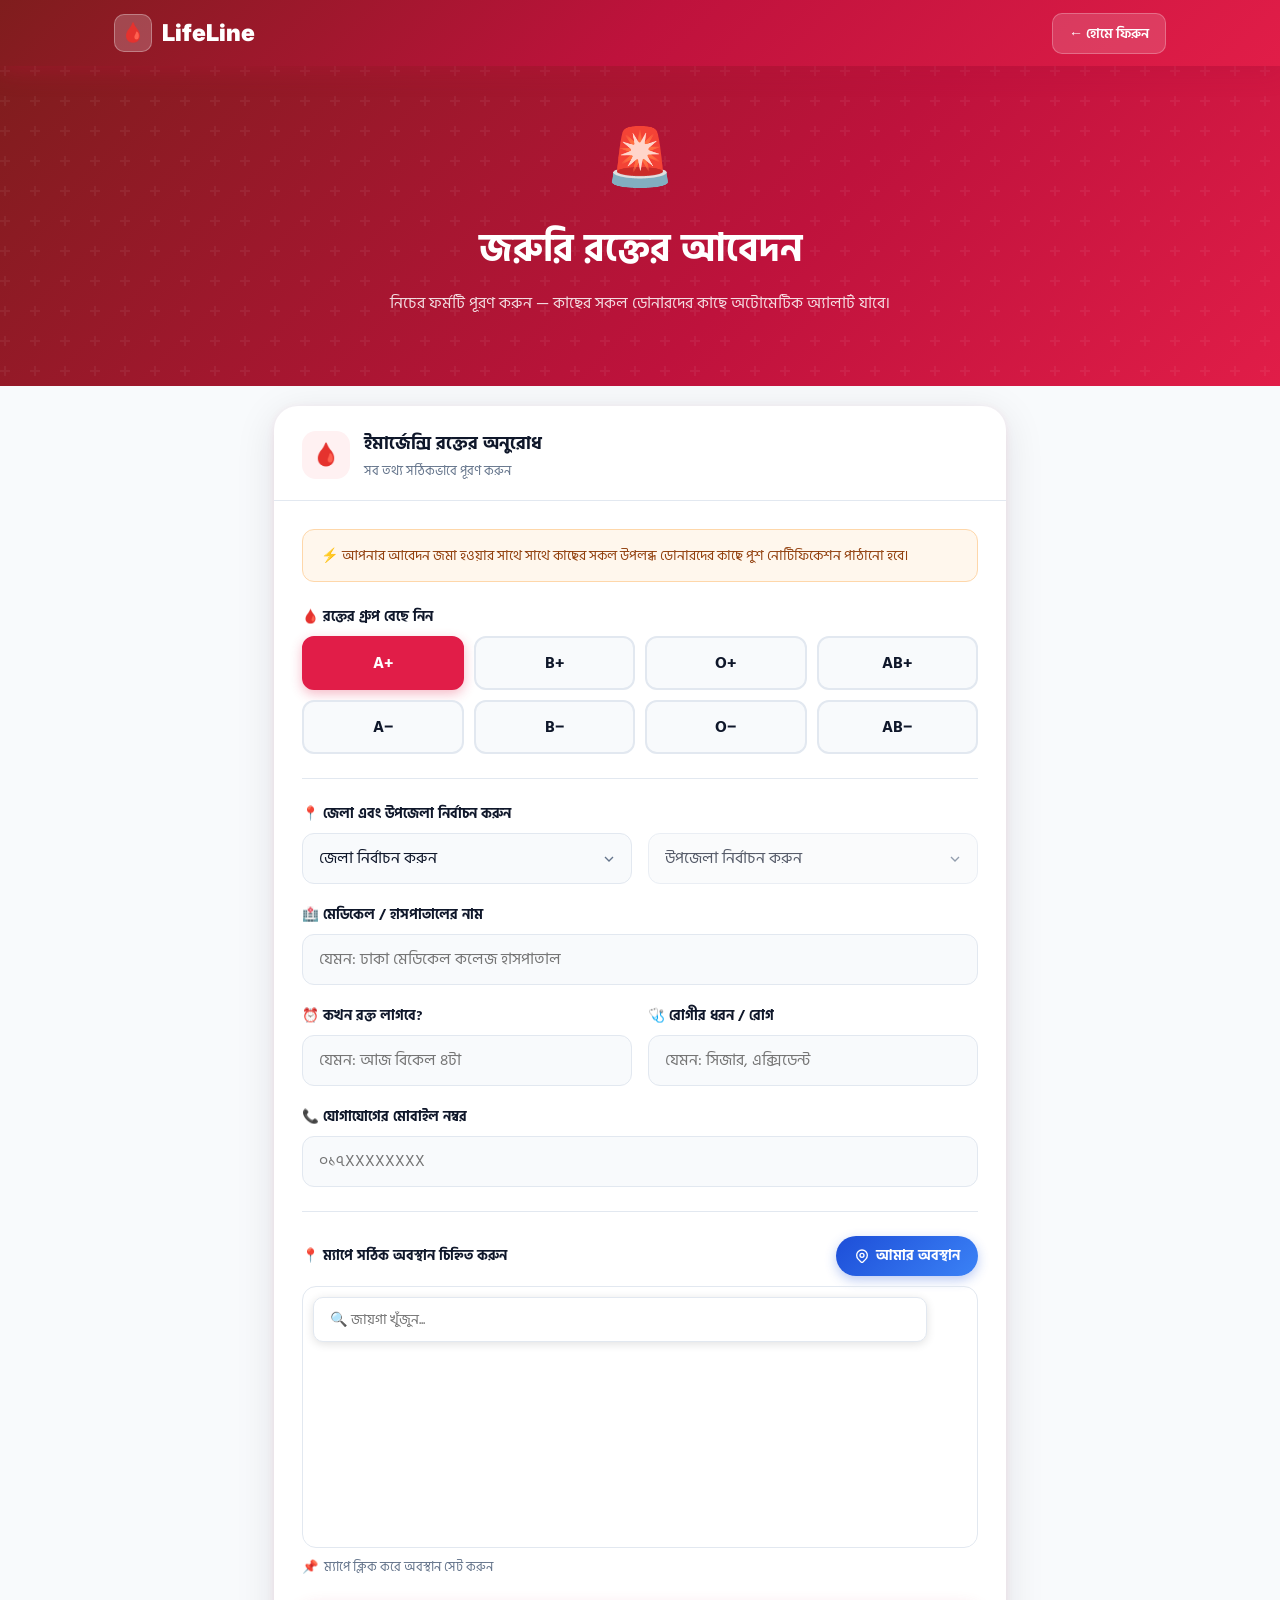
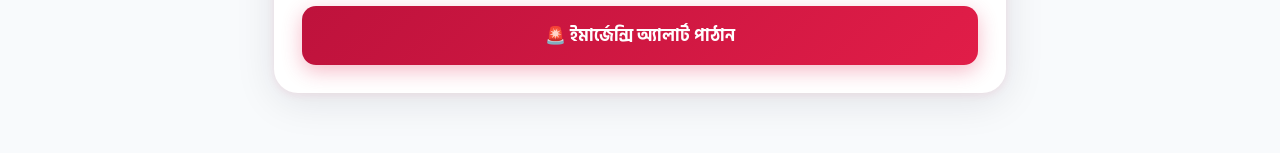
==== public/blood-request.html @ ae4c2d09 "Update LifeLine frontend UI, add language & mobile navigation scripts, and add database backup" ====
<!DOCTYPE html>
<html lang="bn">

<head>
    <meta charset="UTF-8">
    <meta name="viewport" content="width=device-width, initial-scale=1.0">
    <title>জরুরি রক্তের আবেদন — LifeLine</title>
    <meta name="description"
        content="LifeLine — জরুরি রক্তের জন্য এখনই আবেদন করুন। কাছের রক্তদাতাদের কাছে ইমার্জেন্সি অ্যালার্ট পাঠান।">
    <link rel="preconnect" href="https://fonts.googleapis.com">
    <link rel="preconnect" href="https://fonts.gstatic.com" crossorigin>
    <link
        href="https://fonts.googleapis.com/css2?family=Hind+Siliguri:wght@300;400;500;600;700&family=Inter:wght@400;600;700;800;900&display=swap"
        rel="stylesheet">
    <link rel="stylesheet" href="https://api.mapbox.com/mapbox-gl-js/v3.3.0/mapbox-gl.css">
    <style>
        *,
        *::before,
        *::after {
            box-sizing: border-box;
            margin: 0;
            padding: 0;
        }

        :root {
            --red: #e11d48;
            --red-dark: #be123c;
            --red-light: #fff1f2;
            --red-glow: rgba(225, 29, 72, 0.3);
            --blue: #1d4ed8;
            --blue-light: #eff6ff;
            --dark: #0f172a;
            --gray: #64748b;
            --border: #e2e8f0;
            --white: #ffffff;
            --bg: #f8fafc;
        }

        html {
            scroll-behavior: smooth;
        }

        body {
            font-family: 'Hind Siliguri', 'Inter', sans-serif;
            background: var(--bg);
            color: var(--dark);
            min-height: 100vh;
        }

        /* NAV */
        nav {
            background: linear-gradient(135deg, #7f1d1d 0%, #be123c 50%, #e11d48 100%);
            box-shadow: 0 4px 24px rgba(190, 18, 60, 0.4);
            position: sticky;
            top: 0;
            z-index: 100;
        }

        .nav-inner {
            max-width: 1100px;
            margin: 0 auto;
            padding: 0 1.5rem;
            display: flex;
            align-items: center;
            justify-content: space-between;
            height: 66px;
        }

        .nav-logo {
            display: flex;
            align-items: center;
            gap: 10px;
            text-decoration: none;
        }

        .logo-icon {
            width: 38px;
            height: 38px;
            background: rgba(255, 255, 255, 0.2);
            border-radius: 10px;
            display: flex;
            align-items: center;
            justify-content: center;
            font-size: 1.2rem;
            border: 1px solid rgba(255, 255, 255, 0.3);
        }

        .logo-text {
            font-family: 'Inter', sans-serif;
            font-size: 1.45rem;
            font-weight: 900;
            color: #fff;
        }

        .nav-back {
            display: flex;
            align-items: center;
            gap: 6px;
            background: rgba(255, 255, 255, 0.15);
            border: 1px solid rgba(255, 255, 255, 0.25);
            color: #fff;
            border-radius: 10px;
            padding: 8px 16px;
            font-size: 0.88rem;
            font-weight: 600;
            text-decoration: none;
            transition: all .2s;
            font-family: 'Hind Siliguri', sans-serif;
        }

        .nav-back:hover {
            background: rgba(255, 255, 255, 0.25);
        }

        /* PAGE HEADER */
        .page-header {
            background: linear-gradient(135deg, #7f1d1d 0%, #be123c 60%, #e11d48 100%);
            color: #fff;
            text-align: center;
            padding: 48px 1.5rem 70px;
            position: relative;
            overflow: hidden;
        }

        .page-header::before {
            content: '';
            position: absolute;
            inset: 0;
            background: url("data:image/svg+xml,%3Csvg width='60' height='60' viewBox='0 0 60 60' xmlns='http://www.w3.org/2000/svg'%3E%3Cg fill='%23ffffff' fill-opacity='0.05'%3E%3Cpath d='M36 34v-4h-2v4h-4v2h4v4h2v-4h4v-2h-4zm0-30V0h-2v4h-4v2h4v4h2V6h4V4h-4zM6 34v-4H4v4H0v2h4v4h2v-4h4v-2H6zM6 4V0H4v4H0v2h4v4h2V6h4V4H6z'/%3E%3C/g%3E%3C/svg%3E");
        }

        .page-header-icon {
            font-size: 3.5rem;
            margin-bottom: 14px;
            display: block;
            position: relative;
        }

        .page-header h1 {
            font-family: 'Hind Siliguri', sans-serif;
            font-size: clamp(1.7rem, 4vw, 2.4rem);
            font-weight: 700;
            position: relative;
        }

        .page-header p {
            font-size: 1rem;
            opacity: .85;
            margin-top: 10px;
            position: relative;
            max-width: 500px;
            margin-left: auto;
            margin-right: auto;
        }

        /* MAIN CONTAINER */
        .main-wrap {
            max-width: 780px;
            margin: 20px auto 60px;
            padding: 0 1.5rem;
        }

        /* CARD */
        .card {
            background: var(--white);
            border-radius: 24px;
            box-shadow: 0 8px 40px rgba(15, 23, 42, 0.1), 0 2px 8px rgba(225, 29, 72, 0.08);
            overflow: hidden;
        }

        .card-header {
            padding: 22px 28px 18px;
            border-bottom: 1px solid var(--border);
            display: flex;
            align-items: center;
            gap: 14px;
        }

        .card-icon {
            width: 48px;
            height: 48px;
            border-radius: 14px;
            background: var(--red-light);
            display: flex;
            align-items: center;
            justify-content: center;
            font-size: 1.4rem;
            flex-shrink: 0;
        }

        .card-title {
            font-size: 1.15rem;
            font-weight: 700;
            color: var(--dark);
        }

        .card-sub {
            font-size: 0.82rem;
            color: var(--gray);
            margin-top: 2px;
        }

        .card-body {
            padding: 28px;
        }

        /* FORM */
        .form-group {
            margin-bottom: 20px;
        }

        .form-label {
            display: block;
            font-size: 0.85rem;
            font-weight: 700;
            color: var(--dark);
            margin-bottom: 8px;
            display: flex;
            align-items: center;
            gap: 6px;
        }

        .form-control {
            width: 100%;
            padding: 12px 16px;
            border: 1.5px solid var(--border);
            border-radius: 12px;
            font-size: 0.98rem;
            font-family: inherit;
            background: var(--bg);
            color: var(--dark);
            transition: border-color .2s, box-shadow .2s;
            appearance: none;
        }

        .form-control:focus {
            outline: none;
            border-color: var(--red);
            box-shadow: 0 0 0 3px rgba(225, 29, 72, 0.1);
            background: #fff;
        }

        select.form-control {
            background-image: url("data:image/svg+xml,%3Csvg xmlns='http://www.w3.org/2000/svg' width='16' height='16' viewBox='0 0 24 24' fill='none' stroke='%2364748b' stroke-width='2'%3E%3Cpolyline points='6 9 12 15 18 9'%3E%3C/polyline%3E%3C/svg%3E");
            background-repeat: no-repeat;
            background-position: right 14px center;
            padding-right: 44px;
        }

        .form-row {
            display: grid;
            grid-template-columns: 1fr 1fr;
            gap: 16px;
        }

        /* BLOOD GROUP GRID */
        .blood-grid {
            display: grid;
            grid-template-columns: repeat(4, 1fr);
            gap: 10px;
            margin-top: 8px;
        }

        .blood-btn {
            padding: 12px 6px;
            border: 2px solid var(--border);
            border-radius: 12px;
            background: var(--bg);
            font-size: 1rem;
            font-weight: 700;
            cursor: pointer;
            transition: all .2s;
            color: var(--dark);
            font-family: inherit;
        }

        .blood-btn:hover {
            border-color: var(--red);
            color: var(--red);
            background: var(--red-light);
        }

        .blood-btn.selected {
            border-color: var(--red);
            background: var(--red);
            color: #fff;
            box-shadow: 0 4px 12px var(--red-glow);
        }

        /* MAP */
        .map-wrapper {
            border-radius: 14px;
            overflow: hidden;
            border: 1.5px solid var(--border);
            position: relative;
        }

        #requestMap {
            width: 100%;
            height: 260px;
        }

        .mapboxgl-ctrl-logo,
        .mapboxgl-ctrl-attrib {
            display: none !important;
        }

        .map-search-wrap {
            position: absolute;
            top: 10px;
            left: 10px;
            right: 50px;
            z-index: 10;
        }

        .map-search-input {
            width: 100%;
            padding: 10px 16px;
            border-radius: 10px;
            border: 1.5px solid #e2e8f0;
            font-size: 0.88rem;
            background: #fff;
            box-shadow: 0 2px 10px rgba(0, 0, 0, 0.12);
            outline: none;
            font-family: inherit;
        }

        .map-search-results {
            background: #fff;
            border-radius: 10px;
            box-shadow: 0 4px 16px rgba(0, 0, 0, 0.15);
            margin-top: 4px;
            max-height: 200px;
            overflow-y: auto;
            display: none;
        }

        .map-search-results.show {
            display: block;
        }

        .map-search-item {
            padding: 9px 14px;
            cursor: pointer;
            font-size: 0.85rem;
            border-bottom: 1px solid #f1f5f9;
            transition: background .15s;
        }

        .map-search-item:hover {
            background: #f8fafc;
        }

        .map-coords {
            font-size: 0.82rem;
            color: var(--gray);
            margin-top: 8px;
            display: flex;
            align-items: center;
            gap: 6px;
        }

        /* LOCATION BUTTON */
        .btn-location {
            background: linear-gradient(135deg, var(--blue), #3b82f6);
            color: #fff;
            border: none;
            border-radius: 20px;
            padding: 9px 18px;
            font-size: 0.85rem;
            font-weight: 700;
            font-family: inherit;
            cursor: pointer;
            display: flex;
            align-items: center;
            gap: 6px;
            transition: all .2s;
            box-shadow: 0 4px 12px rgba(29, 78, 216, 0.3);
        }

        .btn-location:hover {
            transform: translateY(-2px);
            box-shadow: 0 6px 18px rgba(29, 78, 216, 0.4);
        }

        .btn-location svg {
            width: 16px;
            height: 16px;
        }

        /* SUBMIT */
        .btn-submit {
            width: 100%;
            padding: 16px;
            background: linear-gradient(135deg, var(--red-dark), var(--red));
            color: #fff;
            border: none;
            border-radius: 14px;
            font-size: 1.05rem;
            font-weight: 700;
            font-family: inherit;
            cursor: pointer;
            transition: all .2s;
            box-shadow: 0 6px 20px var(--red-glow);
            margin-top: 8px;
        }

        .btn-submit:hover {
            transform: translateY(-2px);
            box-shadow: 0 10px 28px var(--red-glow);
        }

        .btn-submit:disabled {
            opacity: 0.65;
            transform: none;
            cursor: not-allowed;
        }

        /* INFO BADGE */
        .info-badge {
            background: #fff7ed;
            border: 1px solid #fed7aa;
            border-radius: 12px;
            padding: 14px 18px;
            font-size: 0.88rem;
            color: #92400e;
            display: flex;
            align-items: flex-start;
            gap: 10px;
            margin-bottom: 24px;
        }

        /* DIVIDER */
        .form-divider {
            border: none;
            border-top: 1px solid var(--border);
            margin: 24px 0;
        }

        /* Responsive */
        @media (max-width: 600px) {
            .form-row {
                grid-template-columns: 1fr;
            }
            .blood-grid {
                grid-template-columns: repeat(4, 1fr);
                gap: 7px;
            }
            .card-body {
                padding: 20px;
            }
            .main-wrap {
                margin-top: 20px;
            }
            #requestMap {
                height: 220px;
            }
            /* Form fields full-width */
            .form-control {
                font-size: 0.95rem;
            }
            .btn-submit {
                font-size: 0.95rem;
            }
            .btn-location {
                font-size: 0.8rem;
                padding: 7px 12px;
            }
        }

        /* ── TABLE SCROLL WRAPPER ── */
        .table-scroll-wrap {
            width: 100%;
            overflow-x: auto;
            -webkit-overflow-scrolling: touch;
            border-radius: 12px;
            border: 1px solid var(--border);
        }
        .table-scroll-wrap table {
            min-width: 540px;
            width: 100%;
            border-collapse: collapse;
        }
        @media (max-width: 600px) {
            .table-scroll-wrap {
                border-radius: 10px;
            }
        }
</style>
</head>

<body>

    <!-- NAV -->
    <nav>
        <div class="nav-inner">
            <a href="/" class="nav-logo">
                <div class="logo-icon">🩸</div>
                <span class="logo-text">LifeLine</span>
            </a>
            <a href="/" class="nav-back">← হোমে ফিরুন</a>
        </div>
    </nav>

    <!-- PAGE HEADER -->
    <div class="page-header">
        <span class="page-header-icon">🚨</span>
        <h1>জরুরি রক্তের আবেদন</h1>
        <p>নিচের ফর্মটি পূরণ করুন — কাছের সকল ডোনারদের কাছে অটোমেটিক অ্যালার্ট যাবে।</p>
    </div>

    <!-- MAIN CONTENT -->
    <div class="main-wrap">
        <div class="card">
            <div class="card-header">
                <div class="card-icon">🩸</div>
                <div>
                    <div class="card-title">ইমার্জেন্সি রক্তের অনুরোধ</div>
                    <div class="card-sub">সব তথ্য সঠিকভাবে পূরণ করুন</div>
                </div>
            </div>
            <div class="card-body">

                <div class="info-badge">
                    ⚡ আপনার আবেদন জমা হওয়ার সাথে সাথে কাছের সকল উপলব্ধ ডোনারদের কাছে পুশ নোটিফিকেশন পাঠানো হবে।
                </div>

                <form id="emergencyForm">

                    <!-- Blood Group -->
                    <div class="form-group">
                        <label class="form-label">🩸 রক্তের গ্রুপ বেছে নিন</label>
                        <div class="blood-grid">
                            <button type="button" class="blood-btn selected" data-group="A+">A+</button>
                            <button type="button" class="blood-btn" data-group="B+">B+</button>
                            <button type="button" class="blood-btn" data-group="O+">O+</button>
                            <button type="button" class="blood-btn" data-group="AB+">AB+</button>
                            <button type="button" class="blood-btn" data-group="A-">A−</button>
                            <button type="button" class="blood-btn" data-group="B-">B−</button>
                            <button type="button" class="blood-btn" data-group="O-">O−</button>
                            <button type="button" class="blood-btn" data-group="AB-">AB−</button>
                        </div>
                        <input type="hidden" id="bloodGroup" value="A+">
                    </div>

                    <hr class="form-divider">

                    <!-- District / Upazila -->
                    <div class="form-group">
                        <label class="form-label">📍 জেলা এবং উপজেলা নির্বাচন করুন</label>
                        <div class="form-row">
                            <select id="location" class="form-control"
                                onchange="populateUpazilas('location','upazila')">
                                <option value="" disabled selected>জেলা নির্বাচন করুন</option>
                            </select>
                            <select id="upazila" class="form-control" disabled>
                                <option value="" disabled selected>উপজেলা নির্বাচন করুন</option>
                            </select>
                        </div>
                    </div>

                    <!-- Hospital Name -->
                    <div class="form-group">
                        <label class="form-label">🏥 মেডিকেল / হাসপাতালের নাম</label>
                        <input type="text" id="hospitalName" class="form-control"
                            placeholder="যেমন: ঢাকা মেডিকেল কলেজ হাসপাতাল" required>
                    </div>

                    <!-- Time & Disease -->
                    <div class="form-row">
                        <div class="form-group">
                            <label class="form-label">⏰ কখন রক্ত লাগবে?</label>
                            <input type="text" id="neededTime" class="form-control" placeholder="যেমন: আজ বিকেল ৪টা"
                                required>
                        </div>
                        <div class="form-group">
                            <label class="form-label">🩺 রোগীর ধরন / রোগ</label>
                            <input type="text" id="patientDisease" class="form-control"
                                placeholder="যেমন: সিজার, এক্সিডেন্ট" required>
                        </div>
                    </div>

                    <!-- Contact -->
                    <div class="form-group">
                        <label class="form-label">📞 যোগাযোগের মোবাইল নম্বর</label>
                        <input type="tel" id="contactNumber" class="form-control" placeholder="০১৭XXXXXXXX" required>
                    </div>

                    <hr class="form-divider">

                    <!-- Map -->
                    <div class="form-group">
                        <div style="display:flex;justify-content:space-between;align-items:center;margin-bottom:10px;">
                            <label class="form-label" style="margin:0;">📍 ম্যাপে সঠিক অবস্থান চিহ্নিত করুন</label>
                            <button type="button" id="findMyLocationBtn" class="btn-location">
                                <svg xmlns="http://www.w3.org/2000/svg" fill="none" viewBox="0 0 24 24"
                                    stroke="currentColor" stroke-width="2">
                                    <path stroke-linecap="round" stroke-linejoin="round"
                                        d="M17.657 16.657L13.414 20.9a1.998 1.998 0 01-2.827 0l-4.244-4.243a8 8 0 1111.314 0z" />
                                    <path stroke-linecap="round" stroke-linejoin="round"
                                        d="M15 11a3 3 0 11-6 0 3 3 0 016 0z" />
                                </svg>
                                আমার অবস্থান
                            </button>
                        </div>
                        <div class="map-wrapper">
                            <div class="map-search-wrap">
                                <input type="text" id="reqMapSearch" class="map-search-input"
                                    placeholder="🔍 জায়গা খুঁজুন...">
                                <div class="map-search-results" id="reqSearchResults"></div>
                            </div>
                            <div id="requestMap"></div>
                        </div>
                        <div class="map-coords" id="coordsDisplay">
                            <span>📌</span> <span id="coordsText">ম্যাপে ক্লিক করে অবস্থান সেট করুন</span>
                        </div>
                    </div>

                    <button type="submit" class="btn-submit" id="submitBtn">
                        🚨 ইমার্জেন্সি অ্যালার্ট পাঠান
                    </button>
                </form>
            </div>
        </div>
    </div>

    <script src="https://api.mapbox.com/mapbox-gl-js/v3.3.0/mapbox-gl.js"></script>
    <script src="/js/notify.js"></script>
    <script src="/js/language.js"></script>
    <script src="/js/nav-mobile.js"></script>
    <script src="/js/bd-districts.js"></script>
    <script src="/js/mapbox-utils.js"></script>
    <script>
        // Blood group selector
        (function () {
            const bloodBtns = document.querySelectorAll('.blood-btn');
            const bloodInput = document.getElementById('bloodGroup');
            bloodBtns.forEach(btn => {
                btn.addEventListener('click', () => {
                    bloodBtns.forEach(b => b.classList.remove('selected'));
                    btn.classList.add('selected');
                    bloodInput.value = btn.dataset.group;
                });
            });
            populateDivisions('location');
        })();
    </script>
    <script>
        // Maps Init
        (function () {
            mapboxgl.accessToken = MAPBOX_TOKEN;

            const reqMap = new mapboxgl.Map({
                container: 'requestMap',
                style: 'mapbox://styles/mapbox/streets-v12',
                center: [90.3563, 23.685],
                zoom: 7,
                maxBounds: [[85, 19], [94, 28]]
            });
            reqMap.addControl(new mapboxgl.NavigationControl(), 'top-right');

            let reqMarkerEl = null;
            window.selectedRequestLocation = null;

            function placeReqMarker(lngLat) {
                if (reqMarkerEl) reqMarkerEl.remove();
                const el = document.createElement('div');
                el.style.cssText = 'width:24px;height:24px;background:#e11d48;border-radius:50% 50% 50% 0;transform:rotate(-45deg);border:3px solid #fff;box-shadow:0 2px 8px rgba(0,0,0,.35);';
                reqMarkerEl = new mapboxgl.Marker({ element: el, anchor: 'bottom' }).setLngLat(lngLat).addTo(reqMap);
            }

            async function onMapPick(lngLat) {
                const lat = lngLat.lat.toFixed(6), lng = lngLat.lng.toFixed(6);
                window.selectedRequestLocation = { latitude: Number(lat), longitude: Number(lng) };
                document.getElementById('coordsText').textContent = `অক্ষাংশ: ${Number(lat).toFixed(5)}, দ্রাঘিমাংশ: ${Number(lng).toFixed(5)}`;
                placeReqMarker([lngLat.lng, lngLat.lat]);
                const geo = await mapboxReverseGeocode(Number(lat), Number(lng));
                autoFillFromGeocode('location', 'upazila', geo);
            }

            reqMap.on('click', e => onMapPick(e.lngLat));

            document.getElementById('findMyLocationBtn').addEventListener('click', () => {
                const btn = document.getElementById('findMyLocationBtn');
                const orig = btn.innerHTML;
                btn.innerHTML = '⏳ খুঁজছে...'; btn.disabled = true;
                
                getGeolocationWithIPFallback().then(
                    async coords => {
                        const lngLat = { lat: coords.lat, lng: coords.lng };
                        reqMap.flyTo({ center: [lngLat.lng, lngLat.lat], zoom: 16 });
                        await onMapPick(lngLat);
                        btn.innerHTML = orig; btn.disabled = false;
                    }
                ).catch(() => {
                    showToast('লোকেশন পাওয়া যায়নি। অনুগ্রহ করে ম্যাপে ম্যানুয়ালি ক্লিক করুন।', 'warning');
                    btn.innerHTML = orig; btn.disabled = false;
                });
            });

            // Silent location detection on page load to fly to user position
            getGeolocationWithIPFallback().then(async coords => {
                const { lat, lng } = coords;
                if (lat >= 20.5 && lat <= 26.8 && lng >= 87.9 && lng <= 92.8) {
                    reqMap.flyTo({ center: [lng, lat], zoom: 14 });
                    await onMapPick({ lat, lng });
                }
            }).catch(() => {});

            // Map search
            let st;
            const si = document.getElementById('reqMapSearch'), sr = document.getElementById('reqSearchResults');
            if (si) {
                si.addEventListener('input', () => {
                    clearTimeout(st);
                    const q = si.value.trim();
                    if (q.length < 2) { sr.innerHTML = ''; sr.classList.remove('show'); return; }
                    st = setTimeout(async () => {
                        const url = `https://api.mapbox.com/geocoding/v5/mapbox.places/${encodeURIComponent(q)}.json?access_token=${MAPBOX_TOKEN}&country=BD&language=en&limit=5`;
                        const res = await fetch(url), data = await res.json();
                        sr.innerHTML = '';
                        if (data.features && data.features.length) {
                            data.features.forEach(f => {
                                const item = document.createElement('div');
                                item.className = 'map-search-item';
                                item.textContent = f.place_name;
                                item.addEventListener('click', async () => {
                                    const [lng, lat] = f.center;
                                    reqMap.flyTo({ center: [lng, lat], zoom: 14 });
                                    await onMapPick({ lat, lng });
                                    si.value = f.place_name; sr.classList.remove('show');
                                });
                                sr.appendChild(item);
                            });
                            sr.classList.add('show');
                        }
                    }, 350);
                });
                document.addEventListener('click', e => { if (!si.contains(e.target)) sr.classList.remove('show'); });
            }

            // Load available donors and display on map
            async function loadDonorsToMap() {
                try {
                    const res = await fetch('/api/donors');
                    const data = await res.json();
                    if (data.success) {
                        data.data.forEach(donor => {
                            const el = document.createElement('div');
                            const inner = document.createElement('div');
                            inner.innerHTML = '🩸';
                            inner.style.cssText = 'font-size:20px;cursor:pointer;filter:drop-shadow(0 2px 4px rgba(0,0,0,.3));transition:transform .2s; transform-origin: center center;';
                            inner.title = donor.name;
                            inner.addEventListener('mouseenter', () => inner.style.transform = 'scale(1.3)');
                            inner.addEventListener('mouseleave', () => inner.style.transform = 'scale(1)');
                            el.appendChild(inner);
                            
                            const pop = new mapboxgl.Popup({ offset: 10, closeButton: false }).setHTML(`
                                <div style="font-family:sans-serif;min-width:140px;padding:6px">
                                    <strong style="color:#be123c">${donor.name}</strong><br>
                                    <span style="color:#64748b;font-size:.83em;font-weight:bold;">🩸 ${donor.blood_group}</span><br>
                                    <span style="color:#64748b;font-size:.83em">📍 ${donor.location}</span>
                                </div>
                            `);
                            new mapboxgl.Marker({ element: el })
                                .setLngLat([parseFloat(donor.longitude), parseFloat(donor.latitude)])
                                .setPopup(pop)
                                .addTo(reqMap);
                        });
                    }
                } catch (e) {
                    console.error('Failed to load donors to map:', e);
                }
            }
            loadDonorsToMap();
        })();
    </script>
    <script>
        // Form Submit
        const emergencyForm = document.getElementById('emergencyForm');
        if (emergencyForm) {
            emergencyForm.addEventListener('submit', async (e) => {
                e.preventDefault();
                const bloodGroup = document.getElementById('bloodGroup').value;
                const district = document.getElementById('location').value;
                const upazila = document.getElementById('upazila').value || '';
                const location = upazila ? `${upazila}, ${district}` : district;
                const hospitalName = document.getElementById('hospitalName').value.trim();
                const neededTime = document.getElementById('neededTime').value.trim();
                const patientDisease = document.getElementById('patientDisease').value.trim();
                const contactNumber = document.getElementById('contactNumber').value.trim();
                const selectedLocation = window.selectedRequestLocation || {};
                const submitBtn = document.getElementById('submitBtn');
                const originalText = submitBtn.innerHTML;

                if (!district || !selectedLocation.latitude || !selectedLocation.longitude) {
                    await showPopup('জেলা নির্বাচন করুন এবং ম্যাপে সঠিক অবস্থান চিহ্নিত করুন।', 'warning');
                    return;
                }

                if (!hospitalName || hospitalName.length < 3) {
                    await showPopup('হাসপাতালের নাম সঠিকভাবে দিন (কমপক্ষে ৩ অক্ষর)।', 'warning');
                    return;
                }

                if (!neededTime) {
                    await showPopup('রক্ত প্রদানের সময় লিখুন।', 'warning');
                    return;
                }

                if (!patientDisease || patientDisease.length < 2) {
                    await showPopup('রোগীর রোগ বা কারণ সঠিকভাবে লিখুন (কমপক্ষে ২ অক্ষর)।', 'warning');
                    return;
                }

                let cleanPhone = contactNumber.replace(/\D/g, '');
                if (cleanPhone.startsWith('880')) {
                    cleanPhone = cleanPhone.substring(2);
                }
                const bdRegex = /^01[3-9]\d{8}$/;
                if (!bdRegex.test(cleanPhone)) {
                    await showPopup('একটি সঠিক বাংলাদেশী মোবাইল নাম্বার দিন (যেমন: 017XXXXXXXX)।', 'warning');
                    return;
                }

                submitBtn.innerHTML = '⏳ অ্যালার্ট পাঠানো হচ্ছে...'; submitBtn.disabled = true;
                try {
                    const response = await fetch('/api/emergency', {
                        method: 'POST',
                        headers: { 'Content-Type': 'application/json' },
                        body: JSON.stringify({
                            bloodGroup, district, upazila, location,
                            latitude: selectedLocation.latitude, longitude: selectedLocation.longitude,
                            hospitalName, neededTime, patientDisease, contactNumber: cleanPhone
                        })
                    });
                    const result = await response.json();
                    if (result.success && result.trackingUrl) { window.location.href = result.trackingUrl; return; }
                    await showPopup(result.message, 'warning');
                } catch (error) {
                    await showPopup('সার্ভারে সমস্যা হয়েছে, একটু পর আবার চেষ্টা করুন।', 'error');
                } finally {
                    submitBtn.innerHTML = originalText; submitBtn.disabled = false;
                }
            });
        }
    </script>
</body>

</html>
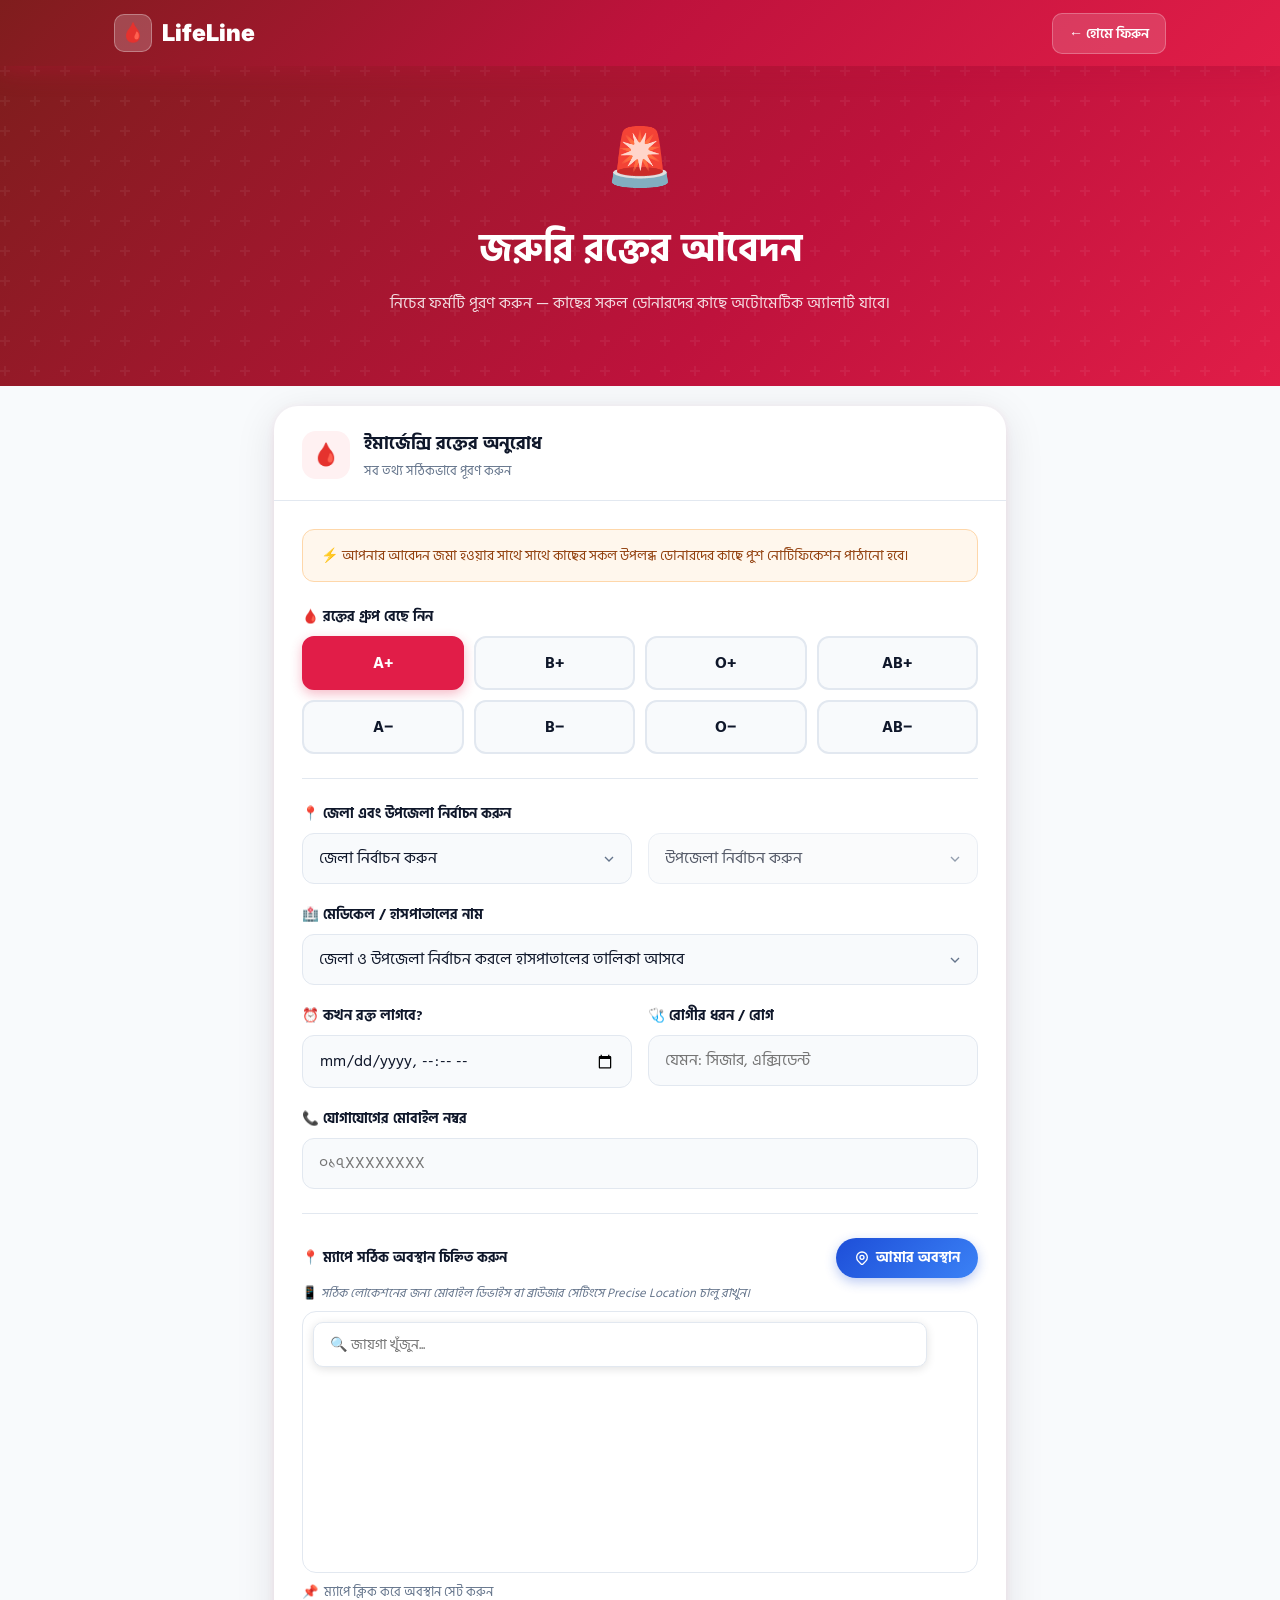
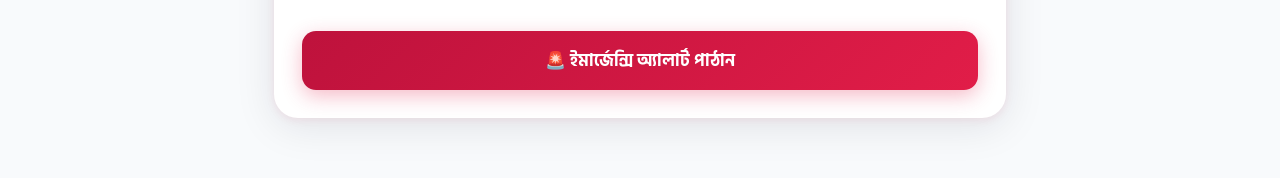
==== commit f688bb84: "feat: enhance blood request tracking with phone number lookup, multiple active requests, and 24-hour" ====
--- a/public/blood-request.html
+++ b/public/blood-request.html
@@ -549,8 +549,7 @@
                     <div class="form-group">
                         <label class="form-label">📍 জেলা এবং উপজেলা নির্বাচন করুন</label>
                         <div class="form-row">
-                            <select id="location" class="form-control"
-                                onchange="populateUpazilas('location','upazila')">
+                            <select id="location" class="form-control">
                                 <option value="" disabled selected>জেলা নির্বাচন করুন</option>
                             </select>
                             <select id="upazila" class="form-control" disabled>
@@ -559,19 +558,24 @@
                         </div>
                     </div>
 
-                    <!-- Hospital Name -->
+                    <!-- Hospital Name (cascading dropdown) -->
                     <div class="form-group">
                         <label class="form-label">🏥 মেডিকেল / হাসপাতালের নাম</label>
-                        <input type="text" id="hospitalName" class="form-control"
-                            placeholder="যেমন: ঢাকা মেডিকেল কলেজ হাসপাতাল" required>
+                        <select id="hospitalName" class="form-control" required>
+                            <option value="" disabled selected>জেলা ও উপজেলা নির্বাচন করলে হাসপাতালের তালিকা আসবে</option>
+                        </select>
+                        <div id="hospitalOtherWrap" style="display:none;margin-top:8px;">
+                            <input type="text" id="hospitalNameOther" class="form-control"
+                                placeholder="হাসপাতালের নাম লিখুন" autocomplete="off">
+                        </div>
                     </div>
 
                     <!-- Time & Disease -->
                     <div class="form-row">
                         <div class="form-group">
                             <label class="form-label">⏰ কখন রক্ত লাগবে?</label>
-                            <input type="text" id="neededTime" class="form-control" placeholder="যেমন: আজ বিকেল ৪টা"
-                                required>
+                            <input type="datetime-local" id="neededTime" class="form-control" required
+                                style="color-scheme:light;">
                         </div>
                         <div class="form-group">
                             <label class="form-label">🩺 রোগীর ধরন / রোগ</label>
@@ -590,7 +594,7 @@
 
                     <!-- Map -->
                     <div class="form-group">
-                        <div style="display:flex;justify-content:space-between;align-items:center;margin-bottom:10px;">
+                        <div style="display:flex;justify-content:space-between;align-items:center;margin-bottom:6px;">
                             <label class="form-label" style="margin:0;">📍 ম্যাপে সঠিক অবস্থান চিহ্নিত করুন</label>
                             <button type="button" id="findMyLocationBtn" class="btn-location">
                                 <svg xmlns="http://www.w3.org/2000/svg" fill="none" viewBox="0 0 24 24"
@@ -603,6 +607,7 @@
                                 আমার অবস্থান
                             </button>
                         </div>
+                        <p style="font-size:0.78rem;color:#64748b;margin-bottom:8px;line-height:1.5;">📱 <em>সঠিক লোকেশনের জন্য মোবাইল ডিভাইস বা ব্রাউজার সেটিংসে Precise Location চালু রাখুন।</em></p>
                         <div class="map-wrapper">
                             <div class="map-search-wrap">
                                 <input type="text" id="reqMapSearch" class="map-search-input"
@@ -630,6 +635,7 @@
     <script src="/js/nav-mobile.js"></script>
     <script src="/js/bd-districts.js"></script>
     <script src="/js/mapbox-utils.js"></script>
+    <script src="/js/bangladesh-medicals.js"></script>
     <script>
         // Blood group selector
         (function () {
@@ -644,6 +650,67 @@
             });
             populateDivisions('location');
         })();
+
+        // ── FIX 2: Cascading Hospital / Medical Dropdown ──
+        function populateMedicalDropdown() {
+            const district = document.getElementById('location').value;
+            const upazila = document.getElementById('upazila').value;
+            const hospitalSelect = document.getElementById('hospitalName');
+            const otherWrap = document.getElementById('hospitalOtherWrap');
+            const otherInput = document.getElementById('hospitalNameOther');
+
+            // Reset
+            hospitalSelect.innerHTML = '';
+            otherWrap.style.display = 'none';
+            otherInput.value = '';
+            otherInput.required = false;
+            hospitalSelect.required = true;
+
+            const hospitals = (typeof bangladeshMedicals !== 'undefined' &&
+                district && upazila &&
+                bangladeshMedicals[district] &&
+                bangladeshMedicals[district][upazila]) || [];
+
+            if (hospitals.length === 0) {
+                hospitalSelect.innerHTML = '<option value="" disabled selected>প্রথমে জেলা ও উপজেলা নির্বাচন করুন</option>';
+                return;
+            }
+
+            hospitalSelect.innerHTML = '<option value="" disabled selected>হাসপাতাল নির্বাচন করুন</option>';
+            hospitals.forEach(h => {
+                const opt = document.createElement('option');
+                opt.value = h;
+                opt.textContent = h;
+                hospitalSelect.appendChild(opt);
+            });
+
+            // "Other" option
+            const otherOpt = document.createElement('option');
+            otherOpt.value = '__other__';
+            otherOpt.textContent = 'অন্যান্য (নিজে লিখুন)';
+            hospitalSelect.appendChild(otherOpt);
+
+            hospitalSelect.onchange = function() {
+                if (this.value === '__other__') {
+                    otherWrap.style.display = 'block';
+                    otherInput.required = true;
+                    hospitalSelect.required = false;
+                } else {
+                    otherWrap.style.display = 'none';
+                    otherInput.required = false;
+                    hospitalSelect.required = true;
+                }
+            };
+        }
+
+        // Trigger medical dropdown when district changes
+        document.getElementById('location').addEventListener('change', function() {
+            populateUpazilas('location', 'upazila');
+            populateMedicalDropdown();
+        });
+
+        // Trigger when upazila changes
+        document.getElementById('upazila').addEventListener('change', populateMedicalDropdown);
     </script>
     <script>
         // Maps Init
@@ -785,8 +852,19 @@
                 const district = document.getElementById('location').value;
                 const upazila = document.getElementById('upazila').value || '';
                 const location = upazila ? `${upazila}, ${district}` : district;
-                const hospitalName = document.getElementById('hospitalName').value.trim();
-                const neededTime = document.getElementById('neededTime').value.trim();
+
+                // Resolve hospital name: dropdown or "Other" text input
+                const hospitalSelect = document.getElementById('hospitalName');
+                const hospitalOther = document.getElementById('hospitalNameOther');
+                const hospitalName = (hospitalSelect.value === '__other__')
+                    ? (hospitalOther ? hospitalOther.value.trim() : '')
+                    : (hospitalSelect.value || '').trim();
+
+                // neededTime is datetime-local → use ISO string as value
+                const neededTimeRaw = document.getElementById('neededTime').value;
+                // Format for display: e.g. "2026-06-04T16:00" → readable
+                const neededTime = neededTimeRaw ? new Date(neededTimeRaw).toLocaleString('bn-BD', { dateStyle: 'medium', timeStyle: 'short' }) : '';
+
                 const patientDisease = document.getElementById('patientDisease').value.trim();
                 const contactNumber = document.getElementById('contactNumber').value.trim();
                 const selectedLocation = window.selectedRequestLocation || {};
@@ -831,7 +909,7 @@
                         body: JSON.stringify({
                             bloodGroup, district, upazila, location,
                             latitude: selectedLocation.latitude, longitude: selectedLocation.longitude,
-                            hospitalName, neededTime, patientDisease, contactNumber: cleanPhone
+                            hospitalName, neededTime, neededTimeRaw, patientDisease, contactNumber: cleanPhone
                         })
                     });
                     const result = await response.json();
